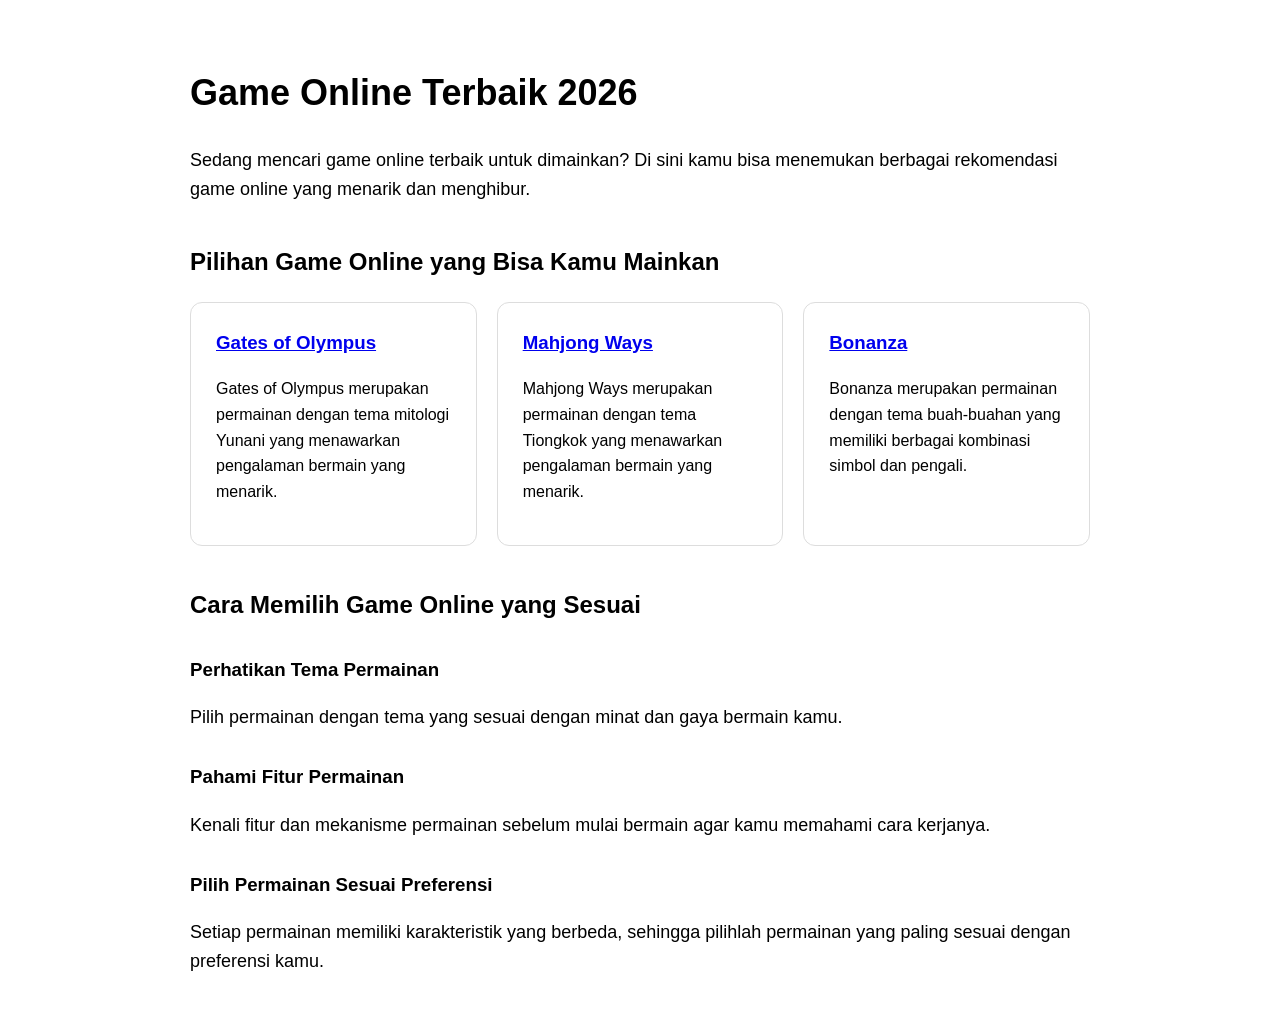
==== index.html @ a0659fc3 "Update index.html" ====
<!DOCTYPE html>
<html lang="id">

<head>
    <meta charset="UTF-8">

    <title>Game Online Terbaik 2026 - Rekomendasi Game Online</title>

    <meta name="description" content="Temukan rekomendasi game online terbaik 2026, termasuk Gates of Olympus, Mahjong Ways, dan Bonanza, beserta informasi mengenai setiap permainan.">

    <meta name="viewport" content="width=device-width, initial-scale=1.0">

    <link rel="stylesheet" href="style.css">
</head>

<body>

    <h1>Game Online Terbaik 2026</h1>

    <p>
        Sedang mencari game online terbaik untuk dimainkan?
        Di sini kamu bisa menemukan berbagai rekomendasi game online
        yang menarik dan menghibur.
    </p>

    <section class="games">

        <h2>Pilihan Game Online yang Bisa Kamu Mainkan</h2>

        <div class="game-container">

    <article class="game-card">
        <h3>
            <a href="https://karismasuster123.com/">
                Gates of Olympus
            </a>
        </h3>

        <p>
            Gates of Olympus merupakan permainan dengan tema
            mitologi Yunani yang menawarkan pengalaman bermain
            yang menarik.
        </p>
    </article>

    <article class="game-card">
        <h3>
            <a href="https://karismasuster123.com/">
                Mahjong Ways
            </a>
        </h3>

        <p>
            Mahjong Ways merupakan permainan dengan tema Tiongkok
            yang menawarkan pengalaman bermain yang menarik.
        </p>
    </article>

    <article class="game-card">
        <h3>
            <a href="https://karismasuster123.com/">
                Bonanza
            </a>
        </h3>

        <p>
            Bonanza merupakan permainan dengan tema buah-buahan
            yang memiliki berbagai kombinasi simbol dan pengali.
        </p>
    </article>

</div>

<h2>Cara Memilih Game Online yang Sesuai</h2>

<h3>Perhatikan Tema Permainan</h3>
<p>
    Pilih permainan dengan tema yang sesuai dengan minat dan gaya bermain kamu.
</p>

<h3>Pahami Fitur Permainan</h3>
<p>
    Kenali fitur dan mekanisme permainan sebelum mulai bermain agar kamu memahami cara kerjanya.
</p>

<h3>Pilih Permainan Sesuai Preferensi</h3>
<p>
    Setiap permainan memiliki karakteristik yang berbeda, sehingga pilihlah permainan yang paling sesuai dengan preferensi kamu.
</p>
    </section>

</body>
</html>
---- style.css ----
body {
    font-family: Arial, sans-serif;
    max-width: 900px;
    margin: 0 auto;
    padding: 40px 20px;
    line-height: 1.6;
}

h1 {
    font-size: 36px;
}

h2 {
    margin-top: 40px;
}

h3 {
    margin-top: 30px;
}

p {
    font-size: 18px;
}

.games {
    margin-top: 40px;
}

.game-container {
    display: flex;
    gap: 20px;
    flex-wrap: wrap;
}

.game-card {
    flex: 1;
    min-width: 220px;
    padding: 25px;
    border: 1px solid #ddd;
    border-radius: 12px;
}

.game-card h3 {
    margin-top: 0;
}

.game-card p {
    font-size: 16px;
}
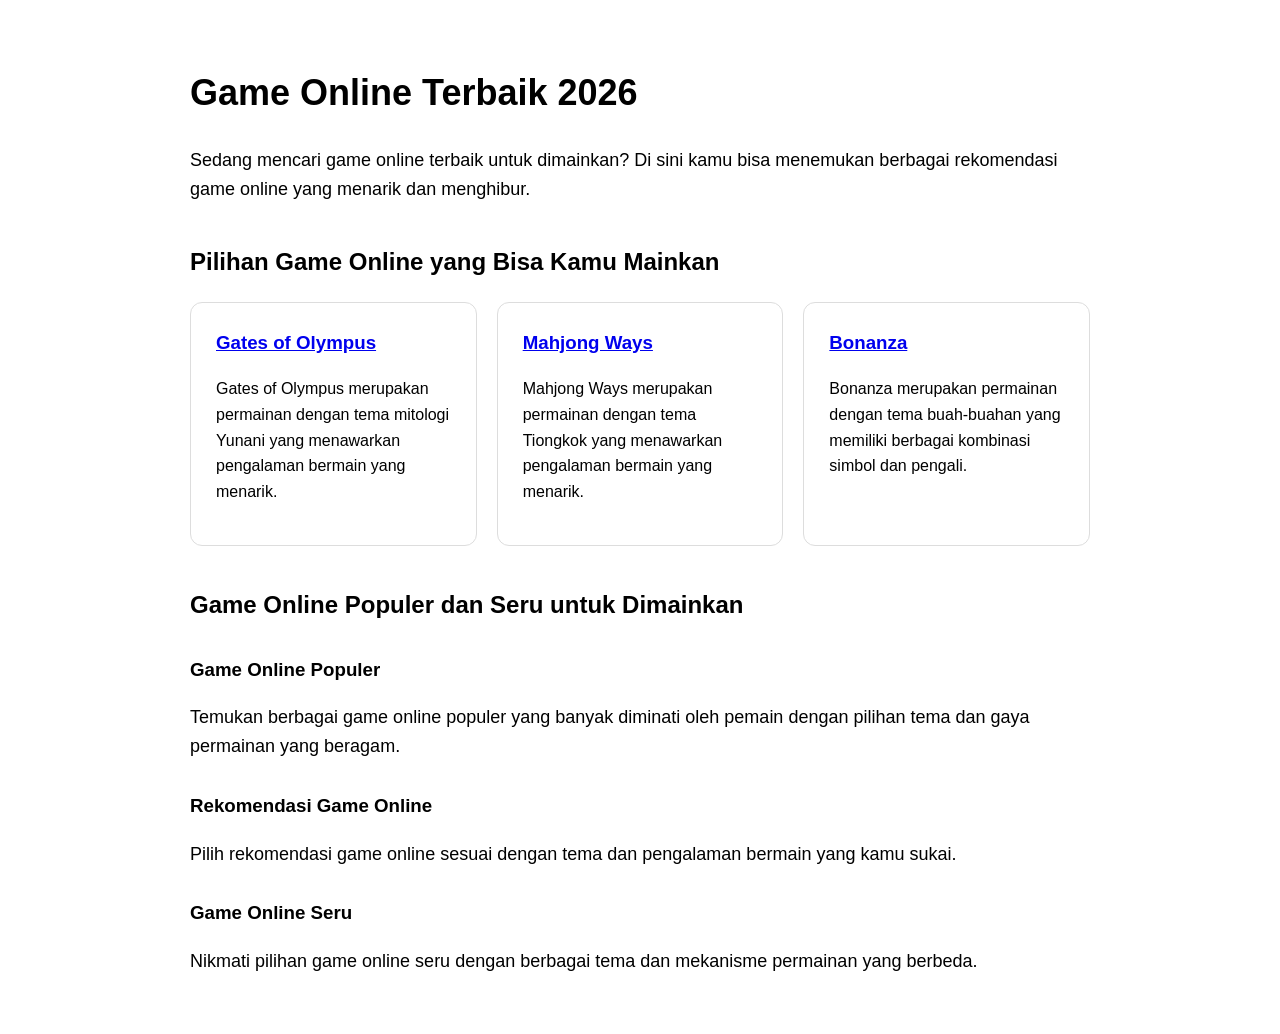
==== commit 3a59ef9c: "Update index.html" ====
--- a/index.html
+++ b/index.html
@@ -71,21 +71,27 @@
 
 </div>
 
-<h2>Cara Memilih Game Online yang Sesuai</h2>
+<h2>Game Online Populer dan Seru untuk Dimainkan</h2>
 
-<h3>Perhatikan Tema Permainan</h3>
+<h3>Game Online Populer</h3>
+
 <p>
-    Pilih permainan dengan tema yang sesuai dengan minat dan gaya bermain kamu.
+    Temukan berbagai game online populer yang banyak diminati
+    oleh pemain dengan pilihan tema dan gaya permainan yang beragam.
 </p>
 
-<h3>Pahami Fitur Permainan</h3>
+<h3>Rekomendasi Game Online</h3>
+
 <p>
-    Kenali fitur dan mekanisme permainan sebelum mulai bermain agar kamu memahami cara kerjanya.
+    Pilih rekomendasi game online sesuai dengan tema dan
+    pengalaman bermain yang kamu sukai.
 </p>
 
-<h3>Pilih Permainan Sesuai Preferensi</h3>
+<h3>Game Online Seru</h3>
+
 <p>
-    Setiap permainan memiliki karakteristik yang berbeda, sehingga pilihlah permainan yang paling sesuai dengan preferensi kamu.
+    Nikmati pilihan game online seru dengan berbagai tema
+    dan mekanisme permainan yang berbeda.
 </p>
     </section>
 
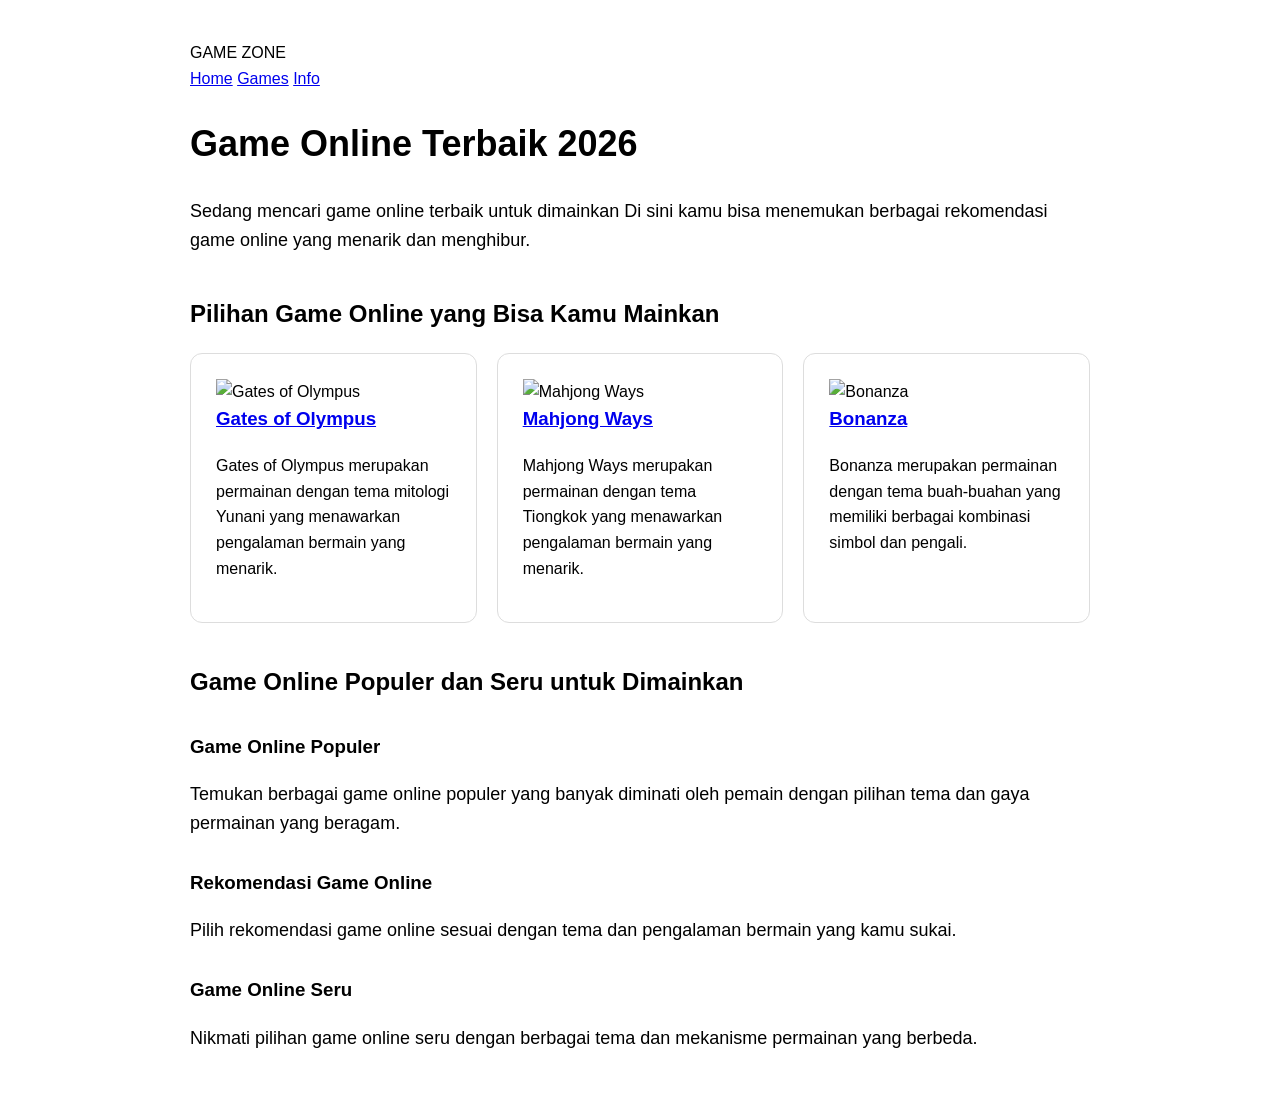
==== commit ac5574c6: "Update index.html" ====
--- a/index.html
+++ b/index.html
@@ -6,7 +6,7 @@
 
     <title>Game Online Terbaik 2026 - Rekomendasi Game Online</title>
 
-    <meta name="description" content="Temukan rekomendasi game online terbaik 2026, termasuk Gates of Olympus, Mahjong Ways, dan Bonanza, beserta informasi mengenai setiap permainan.">
+    <meta name="description" content="Temukan game online terbaik 2026 dengan berbagai pilihan permainan seperti Gates of Olympus, Mahjong Ways, dan Bonanza. Lihat rekomendasi dan informasi game online yang menarik.">
 
     <meta name="viewport" content="width=device-width, initial-scale=1.0">
 
@@ -14,64 +14,79 @@
 </head>
 
 <body>
+<header class="site-header">
+    <div class="header-content">
+        <div class="logo">GAME ZONE</div>
+
+        <nav>
+            <a href="index.html">Home</a>
+            <a href="#games">Games</a>
+            <a href="#info">Info</a>
+        </nav>
+    </div>
+</header>
 
     <h1>Game Online Terbaik 2026</h1>
 
     <p>
-        Sedang mencari game online terbaik untuk dimainkan?
-        Di sini kamu bisa menemukan berbagai rekomendasi game online
-        yang menarik dan menghibur.
+    Sedang mencari game online terbaik untuk dimainkan
+    Di sini kamu bisa menemukan berbagai rekomendasi game online
+    yang menarik dan menghibur.
     </p>
 
-    <section class="games">
+    <section class="games" id="games">
 
         <h2>Pilihan Game Online yang Bisa Kamu Mainkan</h2>
 
         <div class="game-container">
 
     <article class="game-card">
-        <h3>
-            <a href="https://karismasuster123.com/">
-                Gates of Olympus
-            </a>
-        </h3>
+    
+    <img src="images/gates.jpg" alt="Gates of Olympus">
 
-        <p>
-            Gates of Olympus merupakan permainan dengan tema
-            mitologi Yunani yang menawarkan pengalaman bermain
-            yang menarik.
-        </p>
-    </article>
+    <h3>
+        <a href="https://karismasuster123.com/">
+            Gates of Olympus
+        </a>
+    </h3>
+
+    <p>
+        Gates of Olympus merupakan permainan dengan tema
+        mitologi Yunani yang menawarkan pengalaman bermain
+        yang menarik.
+    </p>
+</article>
 
     <article class="game-card">
-        <h3>
-            <a href="https://karismasuster123.com/">
-                Mahjong Ways
-            </a>
-        </h3>
-
-        <p>
-            Mahjong Ways merupakan permainan dengan tema Tiongkok
-            yang menawarkan pengalaman bermain yang menarik.
-        </p>
-    </article>
+    <img src="images/mahjong" alt="Mahjong Ways">
+    <h3>
+        <a href="https://karismasuster123.com/">
+            Mahjong Ways
+        </a>
+    </h3>
+    <p>
+        Mahjong Ways merupakan permainan dengan tema Tiongkok
+        yang menawarkan pengalaman bermain yang menarik.
+    </p>
+</article>
 
     <article class="game-card">
-        <h3>
-            <a href="https://karismasuster123.com/">
-                Bonanza
-            </a>
-        </h3>
-
-        <p>
-            Bonanza merupakan permainan dengan tema buah-buahan
-            yang memiliki berbagai kombinasi simbol dan pengali.
-        </p>
-    </article>
+    <img src="images/bonanza.jpg" alt="Bonanza">
+    <h3>
+        <a href="https://karismasuster123.com/">
+            Bonanza
+        </a>
+    </h3>
+    <p>
+        Bonanza merupakan permainan dengan tema buah-buahan
+        yang memiliki berbagai kombinasi simbol dan pengali.
+    </p>
+</article>
 
 </div>
 
-<h2>Game Online Populer dan Seru untuk Dimainkan</h2>
+<section class="info" id="info">
+    <h2>Game Online Populer dan Seru untuk Dimainkan</h2>
 
 <h3>Game Online Populer</h3>
 
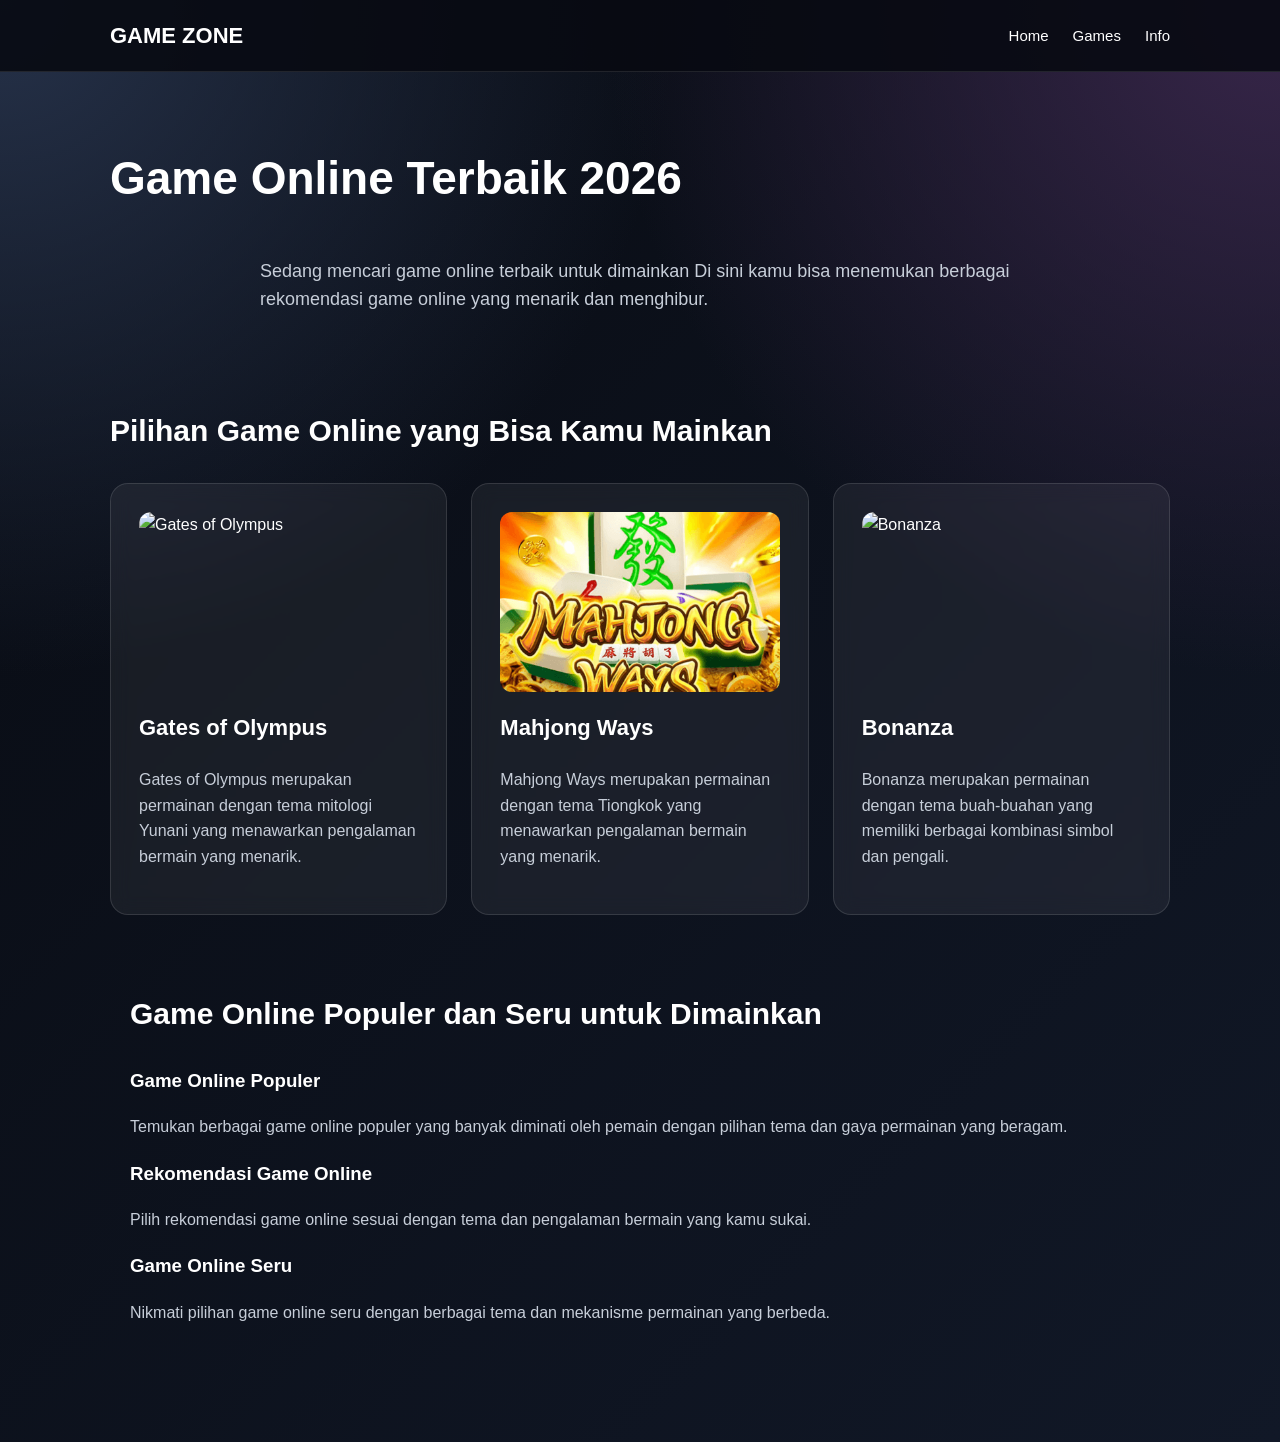
==== commit 3e129f2b: "Update index.html" ====
--- a/index.html
+++ b/index.html
@@ -58,7 +58,7 @@
 </article>
 
     <article class="game-card">
-    <img src="images/mahjong" alt="Mahjong Ways">
+    <img src="mahjong" alt="Mahjong Ways">
     <h3>
         <a href="https://karismasuster123.com/">
             Mahjong Ways
--- a/style.css
+++ b/style.css
@@ -1,49 +1,155 @@
+* {
+    box-sizing: border-box;
+}
+
+html {
+    scroll-behavior: smooth;
+}
+
 body {
     font-family: Arial, sans-serif;
-    max-width: 900px;
-    margin: 0 auto;
-    padding: 40px 20px;
+    margin: 0;
+    color: #ffffff;
     line-height: 1.6;
+
+    background:
+        radial-gradient(circle at top left, #26324a 0%, transparent 35%),
+        radial-gradient(circle at top right, #38264a 0%, transparent 35%),
+        linear-gradient(135deg, #080b12, #111827);
 }
 
-h1 {
-    font-size: 36px;
+.site-header {
+    position: sticky;
+    top: 0;
+    z-index: 1000;
+    background: rgba(8, 11, 18, 0.9);
+    border-bottom: 1px solid rgba(255, 255, 255, 0.1);
+}
+
+.header-content {
+    max-width: 1100px;
+    margin: auto;
+    padding: 18px 20px;
+
+    display: flex;
+    align-items: center;
+    justify-content: space-between;
+}
+
+.logo {
+    font-size: 22px;
+    font-weight: bold;
+}
+
+nav {
+    display: flex;
+    gap: 24px;
+}
+
+nav a {
+    color: #ffffff;
+    text-decoration: none;
+    font-size: 15px;
+}
+
+nav a:hover {
+    opacity: 0.7;
+}
+
+body > h1,
+body > p,
+.games,
+.info {
+    max-width: 1100px;
+    margin-left: auto;
+    margin-right: auto;
+}
+
+body > h1 {
+    padding: 70px 20px 10px;
+    margin-top: 0;
+    font-size: 46px;
+}
+
+body > p {
+    padding: 0 20px;
+    max-width: 800px;
+    color: #c7ced9;
+    font-size: 18px;
+}
+
+.games,
+.info {
+    padding: 50px 20px;
 }
 
 h2 {
-    margin-top: 40px;
-}
-
-h3 {
-    margin-top: 30px;
-}
-
-p {
-    font-size: 18px;
-}
-
-.games {
-    margin-top: 40px;
+    font-size: 30px;
+    margin-bottom: 28px;
 }
 
 .game-container {
-    display: flex;
-    gap: 20px;
-    flex-wrap: wrap;
+    display: grid;
+    grid-template-columns: repeat(3, 1fr);
+    gap: 24px;
 }
 
 .game-card {
-    flex: 1;
-    min-width: 220px;
-    padding: 25px;
-    border: 1px solid #ddd;
-    border-radius: 12px;
+    padding: 28px;
+    min-height: 220px;
+
+    background: rgba(255, 255, 255, 0.06);
+    border: 1px solid rgba(255, 255, 255, 0.12);
+    border-radius: 18px;
+
+    backdrop-filter: blur(10px);
+    transition: transform 0.2s ease;
+}
+
+.game-card:hover {
+    transform: translateY(-6px);
 }
 
 .game-card h3 {
     margin-top: 0;
+    font-size: 22px;
 }
 
-.game-card p {
+.game-card h3 a {
+    color: #ffffff;
+    text-decoration: none;
+}
+
+.game-card h3 a:hover {
+    text-decoration: underline;
+}
+
+.game-card p,
+.info p {
+    color: #c7ced9;
     font-size: 16px;
-}+}
+
+@media (max-width: 800px) {
+    .game-container {
+        grid-template-columns: 1fr;
+    }
+
+    body > h1 {
+        font-size: 36px;
+    }
+
+    .header-content {
+        flex-direction: column;
+        gap: 12px;
+    }
+}
+
+.game-card img {
+    width: 100%;
+    height: 180px;
+    object-fit: cover;
+    border-radius: 12px;
+    display: block;
+    margin-bottom: 18px;
+}
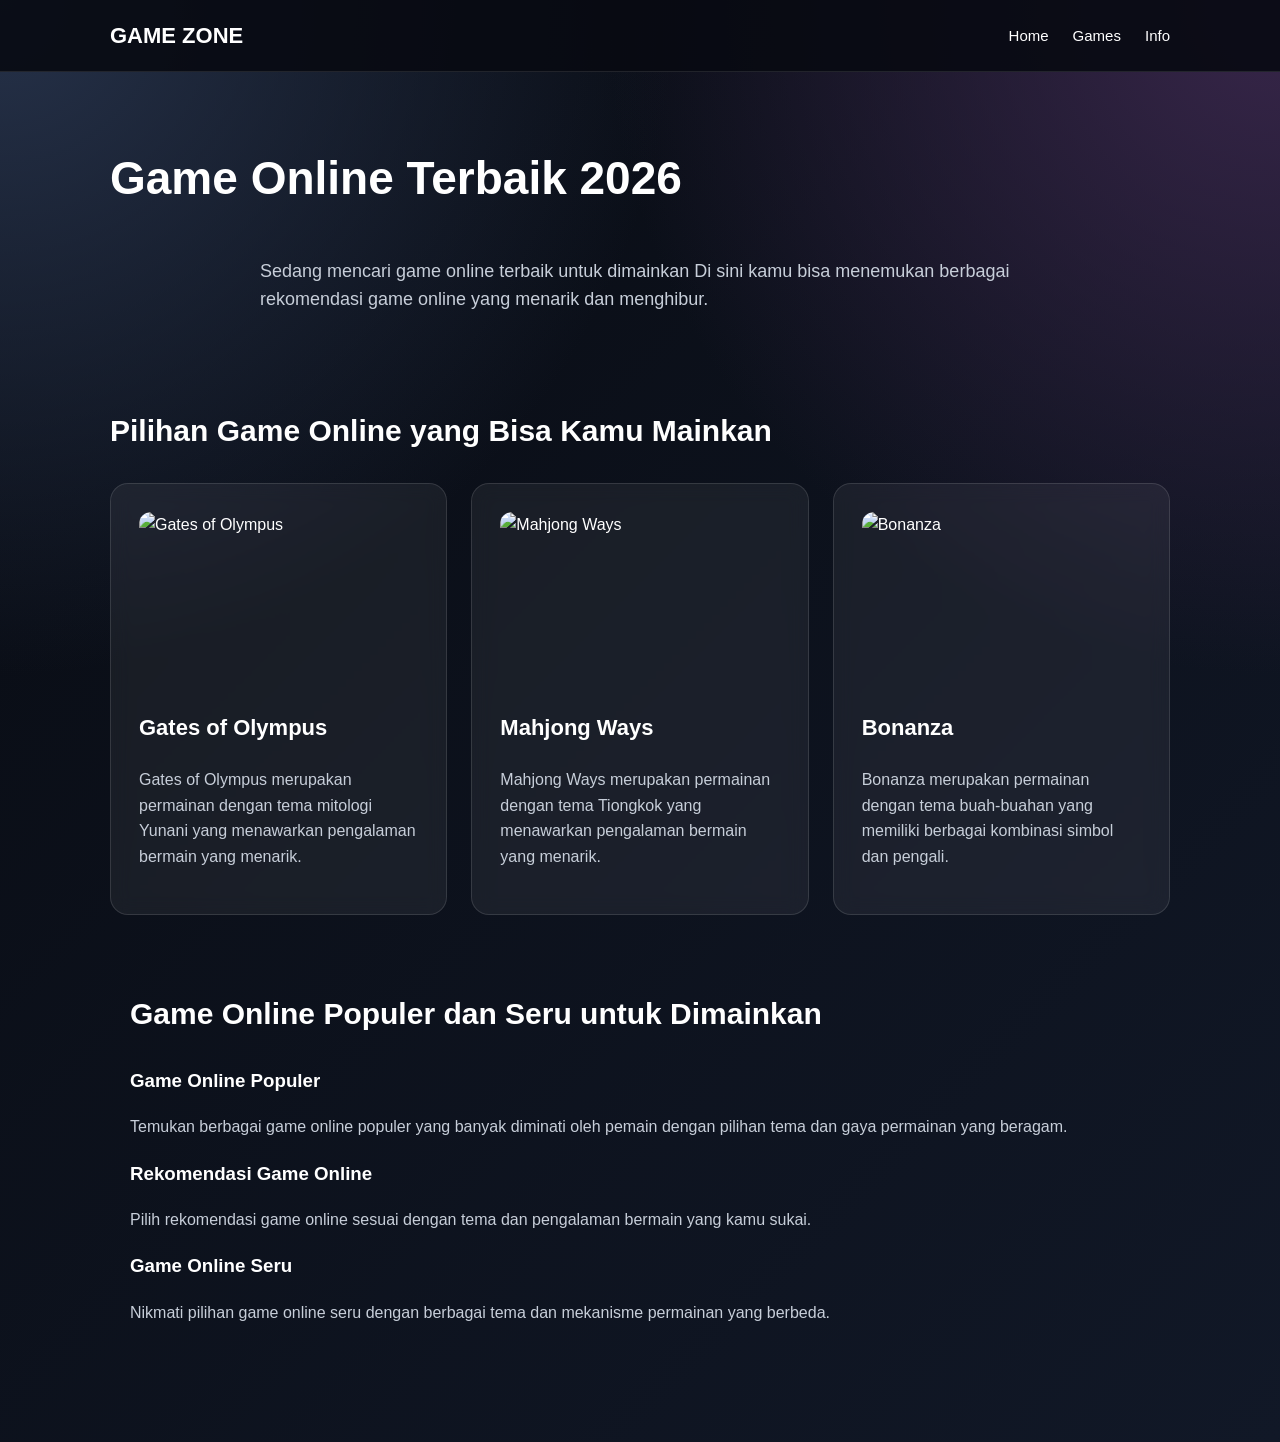
==== commit c4ba03ad: "Update index.html" ====
--- a/index.html
+++ b/index.html
@@ -58,7 +58,7 @@
 </article>
 
     <article class="game-card">
-    <img src="mahjong" alt="Mahjong Ways">
+    <img src="images/mahjong" alt="Mahjong Ways">
     <h3>
         <a href="https://karismasuster123.com/">
             Mahjong Ways
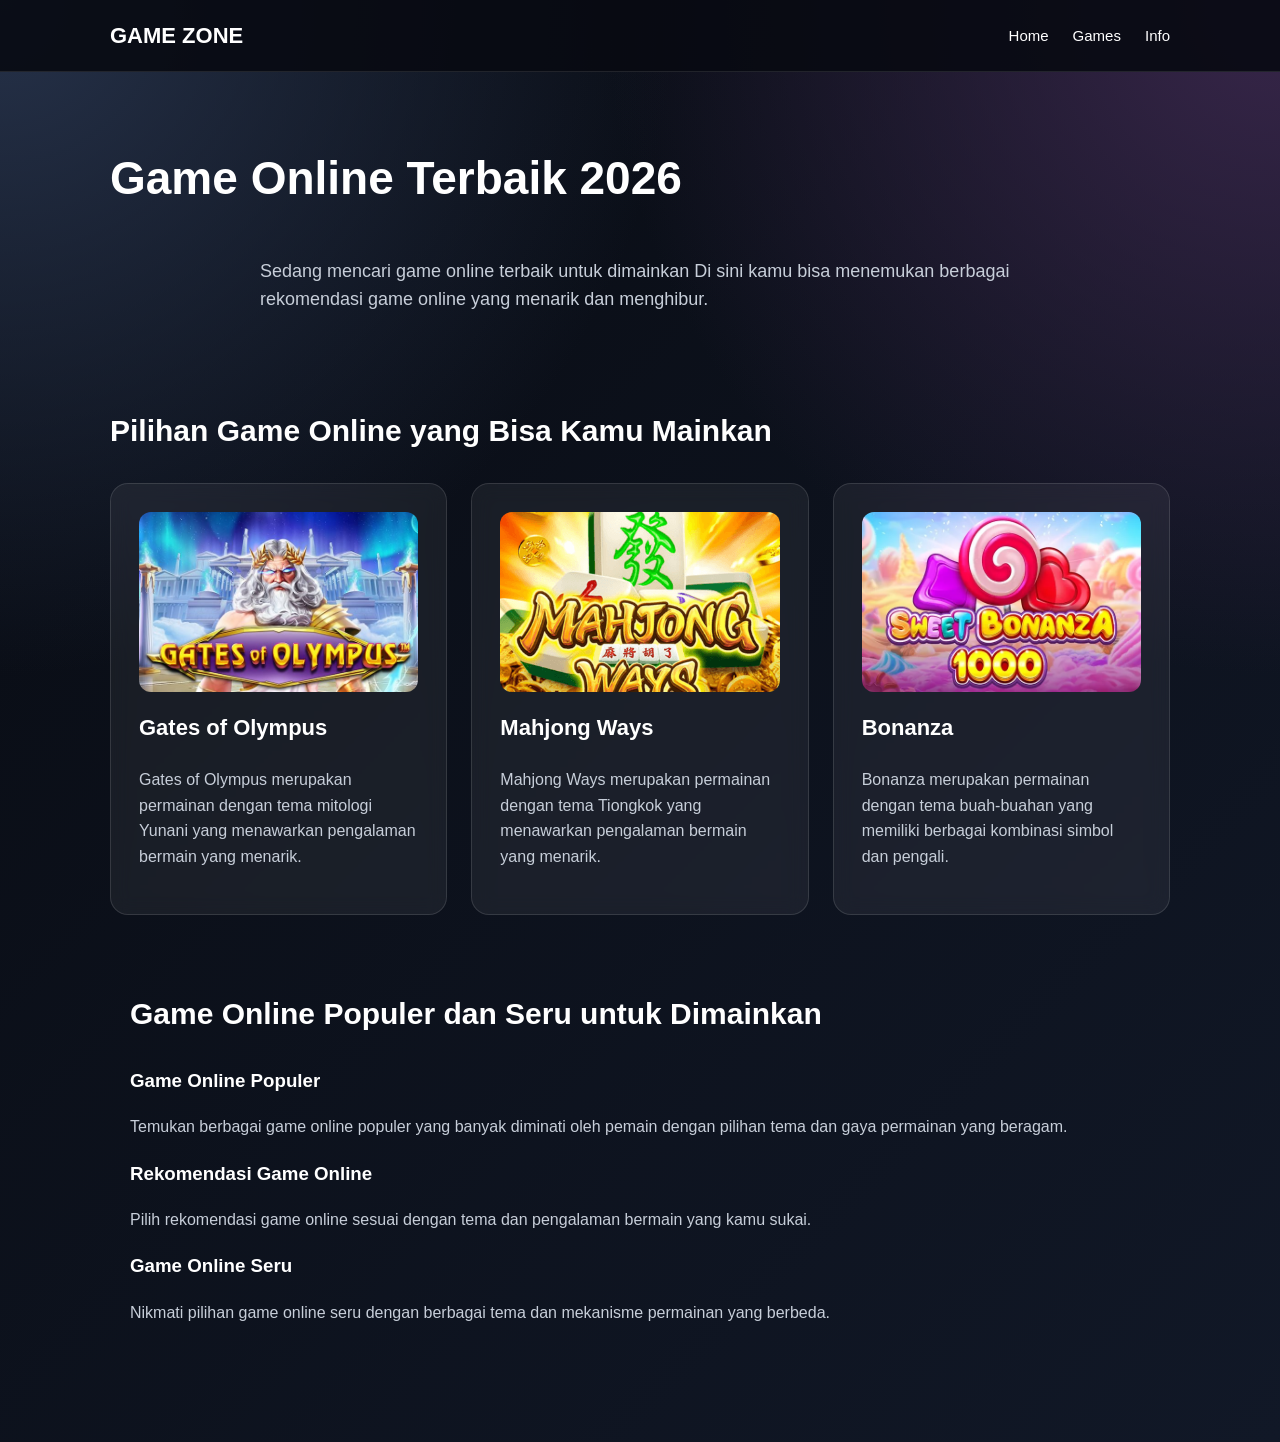
==== commit d8cbd905: "Update index.html" ====
--- a/index.html
+++ b/index.html
@@ -42,7 +42,7 @@
 
     <article class="game-card">
     
-    <img src="images/gates.jpg" alt="Gates of Olympus">
+    <img src="gates.jpg" alt="Gates of Olympus">
 
     <h3>
         <a href="https://karismasuster123.com/">
@@ -58,7 +58,7 @@
 </article>
 
     <article class="game-card">
-    <img src="images/mahjong" alt="Mahjong Ways">
+    <img src="mahjong" alt="Mahjong Ways">
     <h3>
         <a href="https://karismasuster123.com/">
             Mahjong Ways
@@ -71,7 +71,7 @@
 </article>
 
     <article class="game-card">
-    <img src="images/bonanza.jpg" alt="Bonanza">
+    <img src="bonanza.jpg" alt="Bonanza">
     <h3>
         <a href="https://karismasuster123.com/">
             Bonanza
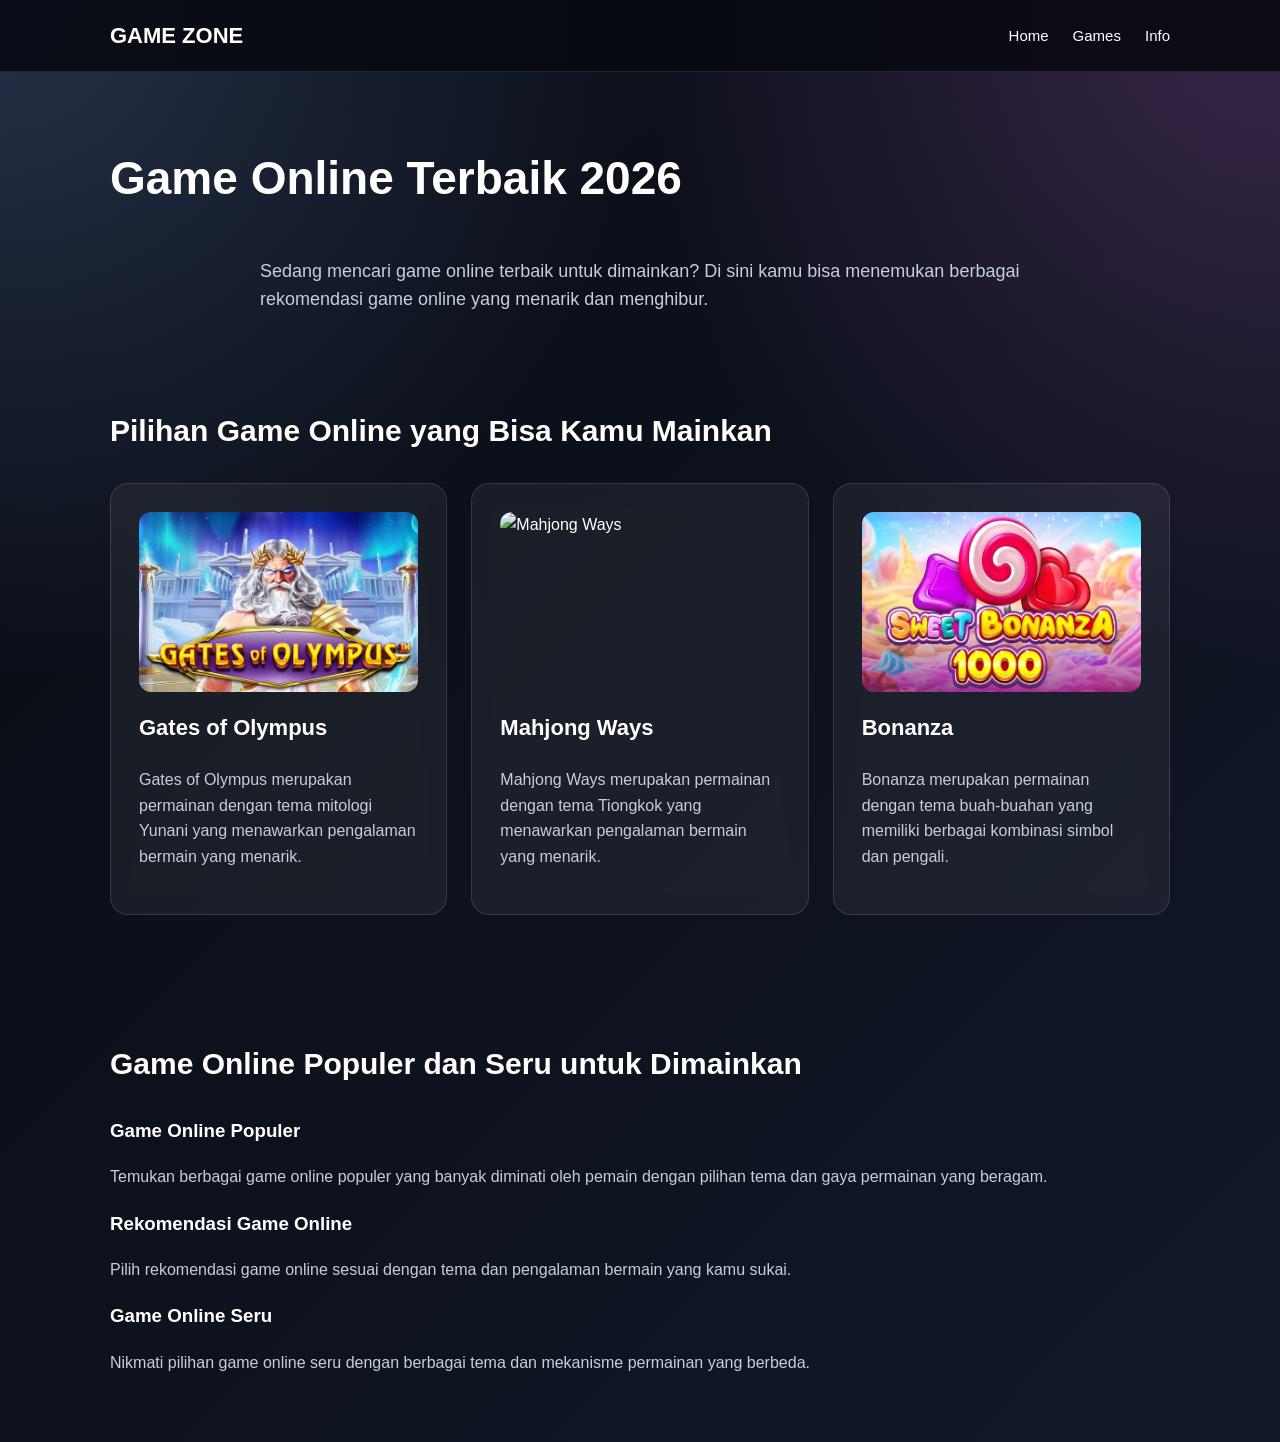
==== commit aef90c2a: "Update index.html" ====
--- a/index.html
+++ b/index.html
@@ -14,24 +14,25 @@
 </head>
 
 <body>
-<header class="site-header">
-    <div class="header-content">
-        <div class="logo">GAME ZONE</div>
 
-        <nav>
-            <a href="index.html">Home</a>
-            <a href="#games">Games</a>
-            <a href="#info">Info</a>
-        </nav>
-    </div>
-</header>
+    <header class="site-header">
+        <div class="header-content">
+            <div class="logo">GAME ZONE</div>
+
+            <nav>
+                <a href="index.html">Home</a>
+                <a href="#games">Games</a>
+                <a href="#info">Info</a>
+            </nav>
+        </div>
+    </header>
 
     <h1>Game Online Terbaik 2026</h1>
 
     <p>
-    Sedang mencari game online terbaik untuk dimainkan
-    Di sini kamu bisa menemukan berbagai rekomendasi game online
-    yang menarik dan menghibur.
+        Sedang mencari game online terbaik untuk dimainkan?
+        Di sini kamu bisa menemukan berbagai rekomendasi game online
+        yang menarik dan menghibur.
     </p>
 
     <section class="games" id="games">
@@ -40,74 +41,81 @@
 
         <div class="game-container">
 
-    <article class="game-card">
-    
-    <img src="gates.jpg" alt="Gates of Olympus">
+            <article class="game-card">
+                <img src="gates.jpg" alt="Gates of Olympus">
 
-    <h3>
-        <a href="https://karismasuster123.com/">
-            Gates of Olympus
-        </a>
-    </h3>
+                <h3>
+                    <a href="https://karismasuster123.com/">
+                        Gates of Olympus
+                    </a>
+                </h3>
 
-    <p>
-        Gates of Olympus merupakan permainan dengan tema
-        mitologi Yunani yang menawarkan pengalaman bermain
-        yang menarik.
-    </p>
-</article>
+                <p>
+                    Gates of Olympus merupakan permainan dengan tema
+                    mitologi Yunani yang menawarkan pengalaman bermain
+                    yang menarik.
+                </p>
+            </article>
 
-    <article class="game-card">
-    <img src="mahjong" alt="Mahjong Ways">
-    <h3>
-        <a href="https://karismasuster123.com/">
-            Mahjong Ways
-        </a>
-    </h3>
-    <p>
-        Mahjong Ways merupakan permainan dengan tema Tiongkok
-        yang menawarkan pengalaman bermain yang menarik.
-    </p>
-</article>
+            <article class="game-card">
+                <img src="mahjong.jpg" alt="Mahjong Ways">
 
-    <article class="game-card">
-    <img src="bonanza.jpg" alt="Bonanza">
-    <h3>
-        <a href="https://karismasuster123.com/">
-            Bonanza
-        </a>
-    </h3>
-    <p>
-        Bonanza merupakan permainan dengan tema buah-buahan
-        yang memiliki berbagai kombinasi simbol dan pengali.
-    </p>
-</article>
+                <h3>
+                    <a href="https://karismasuster123.com/">
+                        Mahjong Ways
+                    </a>
+                </h3>
 
-</div>
+                <p>
+                    Mahjong Ways merupakan permainan dengan tema Tiongkok
+                    yang menawarkan pengalaman bermain yang menarik.
+                </p>
+            </article>
 
-<section class="info" id="info">
-    <h2>Game Online Populer dan Seru untuk Dimainkan</h2>
+            <article class="game-card">
+                <img src="bonanza.jpg" alt="Bonanza">
 
-<h3>Game Online Populer</h3>
+                <h3>
+                    <a href="https://karismasuster123.com/">
+                        Bonanza
+                    </a>
+                </h3>
 
-<p>
-    Temukan berbagai game online populer yang banyak diminati
-    oleh pemain dengan pilihan tema dan gaya permainan yang beragam.
-</p>
+                <p>
+                    Bonanza merupakan permainan dengan tema buah-buahan
+                    yang memiliki berbagai kombinasi simbol dan pengali.
+                </p>
+            </article>
 
-<h3>Rekomendasi Game Online</h3>
+        </div>
 
-<p>
-    Pilih rekomendasi game online sesuai dengan tema dan
-    pengalaman bermain yang kamu sukai.
-</p>
+    </section>
 
-<h3>Game Online Seru</h3>
+    <section class="info" id="info">
 
-<p>
-    Nikmati pilihan game online seru dengan berbagai tema
-    dan mekanisme permainan yang berbeda.
-</p>
+        <h2>Game Online Populer dan Seru untuk Dimainkan</h2>
+
+        <h3>Game Online Populer</h3>
+
+        <p>
+            Temukan berbagai game online populer yang banyak diminati
+            oleh pemain dengan pilihan tema dan gaya permainan yang beragam.
+        </p>
+
+        <h3>Rekomendasi Game Online</h3>
+
+        <p>
+            Pilih rekomendasi game online sesuai dengan tema dan
+            pengalaman bermain yang kamu sukai.
+        </p>
+
+        <h3>Game Online Seru</h3>
+
+        <p>
+            Nikmati pilihan game online seru dengan berbagai tema
+            dan mekanisme permainan yang berbeda.
+        </p>
+
     </section>
 
 </body>
